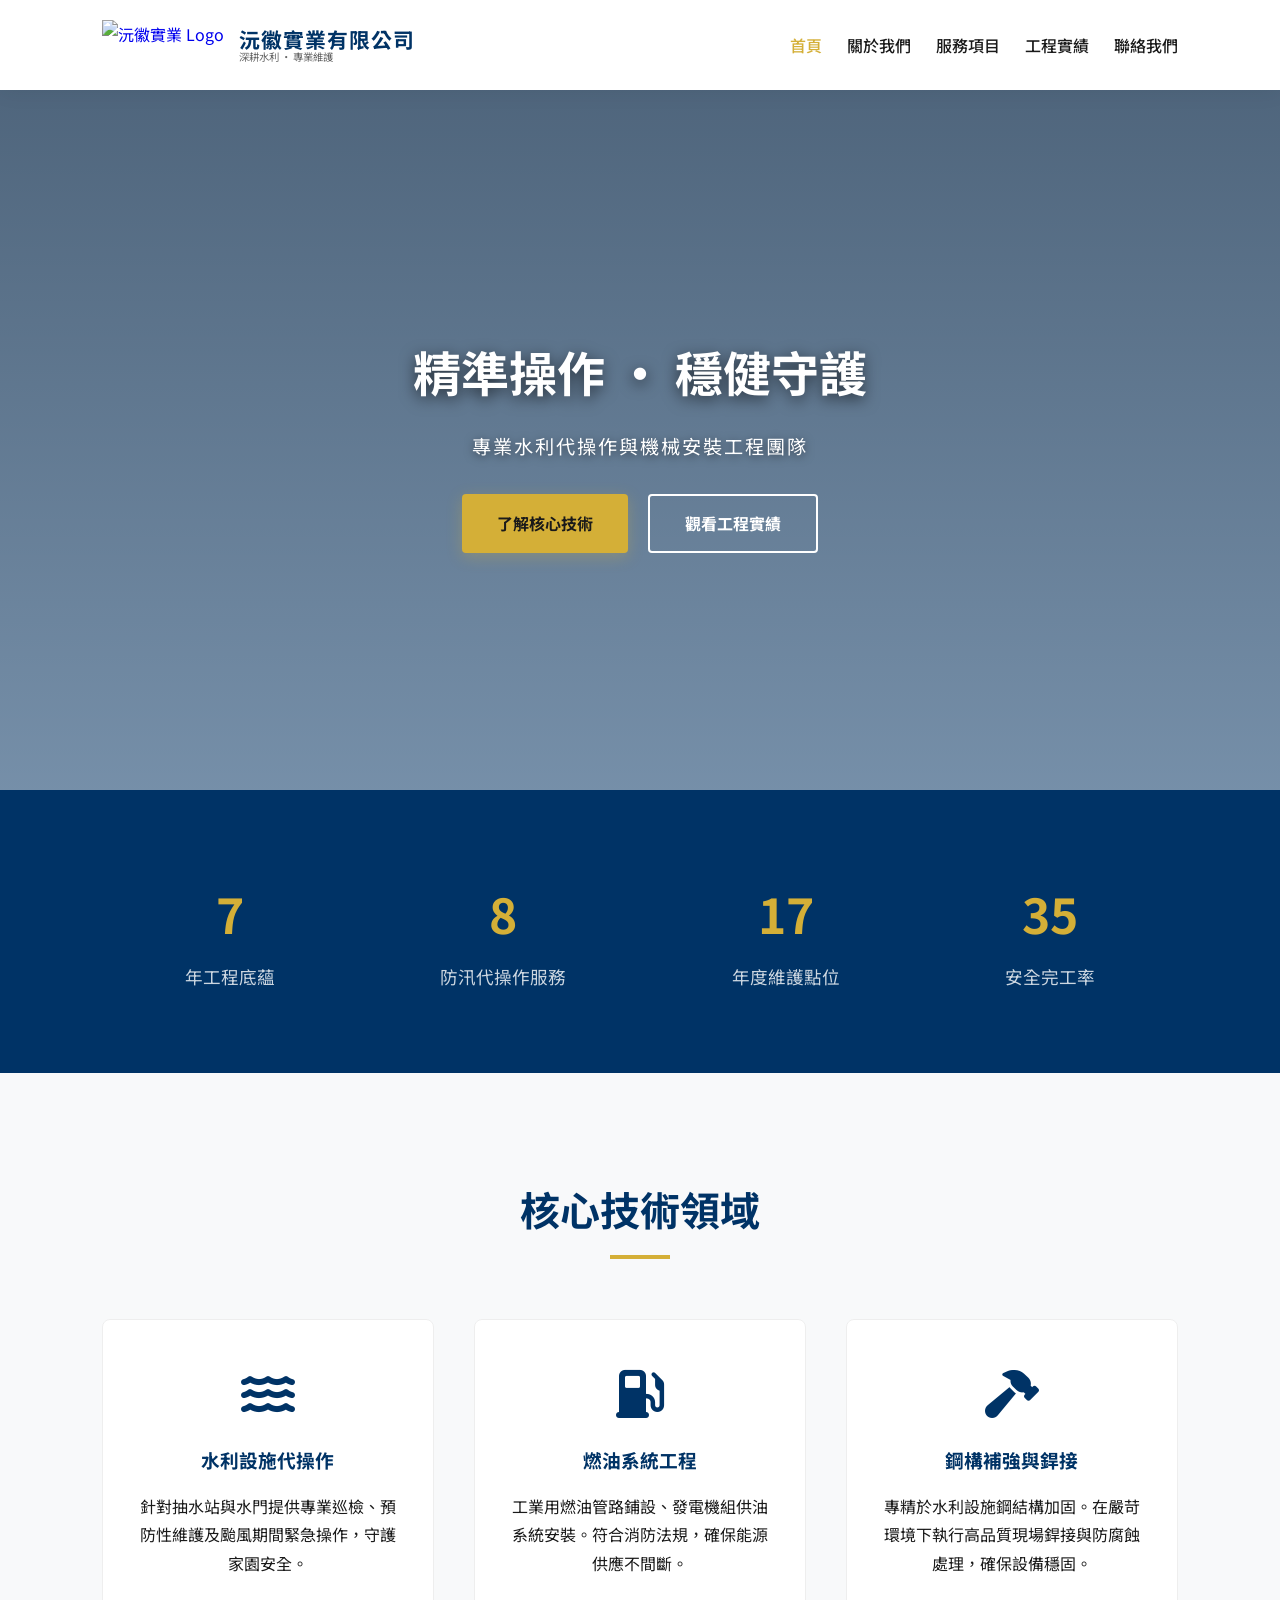
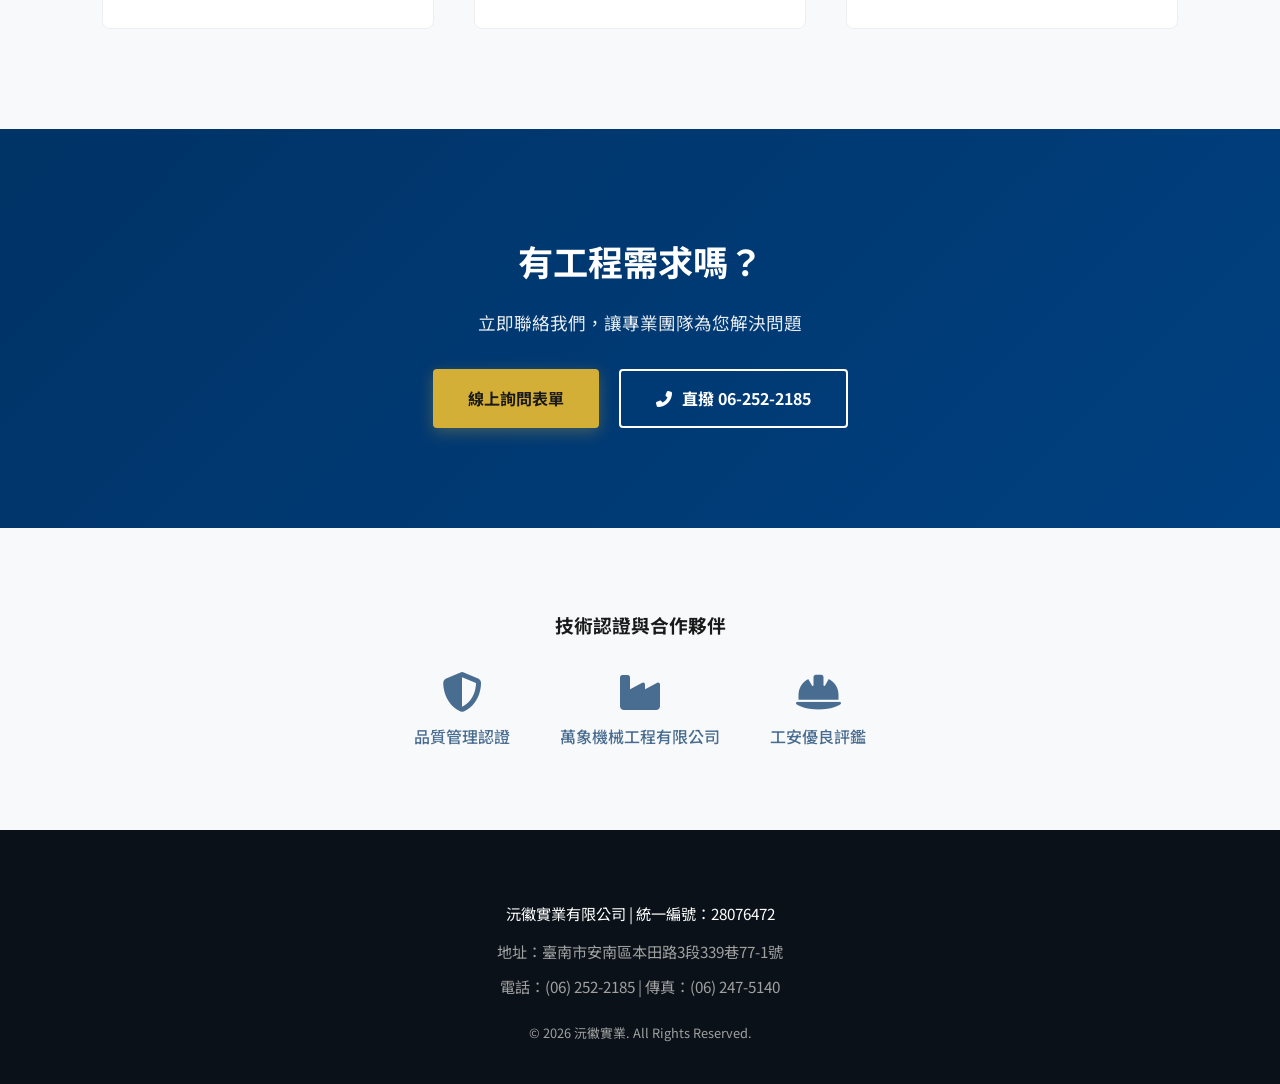
==== index.html @ 08f20ab5 "Add files via upload" ====
<!DOCTYPE html>
<html lang="zh-TW">
<head>
    <meta charset="UTF-8">
    <meta name="viewport" content="width=device-width, initial-scale=1.0">
    <title>沅徽實業有限公司 | 專業水利維護與燃油系統工程</title>
    <link href="https://fonts.googleapis.com/css2?family=Noto+Sans+TC:wght@300;500;700&display=swap" rel="stylesheet">
    <link rel="stylesheet" href="https://cdnjs.cloudflare.com/ajax/libs/font-awesome/6.4.0/css/all.min.css">
    
    <link rel="stylesheet" href="style.css">
    
    <style>
        /* 僅保留首頁元件排版樣式，視覺效果由 style.css 統一控制 */
        .stats { background: var(--primary); color: white; padding: 60px 8%; display: flex; justify-content: space-around; flex-wrap: wrap; }
        .stat-item { text-align: center; padding: 20px; }
        .stat-item h2 { font-size: 3rem; color: var(--accent); margin-bottom: 5px; }
        .stat-item p { font-size: 1.1rem; opacity: 0.8; }

        .section { padding: 100px 8%; }
        .section-header { text-align: center; margin-bottom: 60px; }
        .section-header h2 { font-size: 2.5rem; color: var(--primary); margin-bottom: 10px; }
        .bar { width: 60px; height: 4px; background: var(--accent); margin: 0 auto; }



        .partners { background: var(--gray); padding: 80px 8%; text-align: center; }
        .partner-logos { display: flex; justify-content: center; align-items: center; gap: 50px; flex-wrap: wrap; opacity: 0.7; margin-top: 30px; }
        .partner-logos span { text-align: center; font-weight: 500; color: var(--primary); }
        .partner-logos i { font-size: 2.5rem; margin-bottom: 10px; display: block; }
    </style>
</head>
<body>

    <nav>
<a href="index.html" class="logo">
    <img src="images/logo.png" alt="沅徽實業 Logo" class="logo-img">
    
    <div class="logo-text">
        <b>沅徽實業有限公司</b>
        <span>深耕水利 · 專業維護</span>
    </div>
</a>
        <ul class="nav-links">
            <li><a href="index.html" style="color:var(--accent)">首頁</a></li>
            <li><a href="about.html">關於我們</a></li>
            <li><a href="services.html">服務項目</a></li>
            <li><a href="projects.html">工程實績</a></li>
            <li><a href="contact.html">聯絡我們</a></li>
        </ul>
    </nav>

    <section class="hero">
        <div class="hero-content anim">
            <h1>精準操作 · 穩健守護</h1>
            <p>專業水利代操作與機械安裝工程團隊</p>
            <div class="hero-btns">
                <a href="#services" class="btn-primary">了解核心技術</a>
                <a href="projects.html" class="btn-outline">觀看工程實績</a>
            </div>
        </div>
    </section>

    <section class="stats">
        <div class="stat-item"><h2 class="count anim" data-to="20">0</h2><p>年工程底蘊</p></div>
        <div class="stat-item"><h2 class="count anim" data-to="24">0</h2><p>防汛代操作服務</p></div>
        <div class="stat-item"><h2 class="count anim" data-to="50">0</h2><p>年度維護點位</p></div>
        <div class="stat-item"><h2 class="count anim" data-to="100">0</h2><p>安全完工率</p></div>
    </section>

    <section id="services" class="section">
        <div class="section-header">
            <h2>核心技術領域</h2>
            <div class="bar"></div>
        </div>
        <div class="service-grid">
            <div class="service-card anim">
                <i class="fas fa-water"></i>
                <h3>水利設施代操作</h3>
                <p>針對抽水站與水門提供專業巡檢、預防性維護及颱風期間緊急操作，守護家園安全。</p>
            </div>
            <div class="service-card anim">
                <i class="fas fa-gas-pump"></i>
                <h3>燃油系統工程</h3>
                <p>工業用燃油管路鋪設、發電機組供油系統安裝。符合消防法規，確保能源供應不間斷。</p>
            </div>
            <div class="service-card anim">
                <i class="fas fa-hammer"></i>
                <h3>鋼構補強與銲接</h3>
                <p>專精於水利設施鋼結構加固。在嚴苛環境下執行高品質現場銲接與防腐蝕處理，確保設備穩固。</p>
            </div>
        </div>
    </section>

    <section class="section" style="background: linear-gradient(135deg, var(--primary), #004080); color: white; text-align: center;">
        <h2 style="color: white; margin-bottom: 15px; font-size: 2.2rem;">有工程需求嗎？</h2>
        <p style="font-size: 1.1rem; margin-bottom: 30px; opacity: 0.9;">立即聯絡我們，讓專業團隊為您解決問題</p>
        <div style="display: flex; justify-content: center; gap: 20px; flex-wrap: wrap;">
            <a href="contact.html" class="btn-primary">線上詢問表單</a>
            <a href="tel:062522185" class="btn-outline" style="display: inline-flex; align-items: center; gap: 10px;">
                <i class="fas fa-phone-alt"></i> 直撥 06-252-2185
            </a>
        </div>
    </section>

    <section class="partners">
        <h3>技術認證與合作夥伴</h3>
        <div class="partner-logos">
            <span><i class="fas fa-shield-alt"></i>品質管理認證</span>
            <span><i class="fas fa-industry"></i>萬象機械工程有限公司</span>
            <span><i class="fas fa-hard-hat"></i>工安優良評鑑</span>
        </div>
    </section>

    <footer>
        <p style="color:white; margin-bottom:10px;">沅徽實業有限公司 | 統一編號：28076472</p>
        <p>地址：臺南市安南區本田路3段339巷77-1號</p>
        <p>電話：(06) 252-2185 | 傳真：(06) 247-5140</p>
        <div style="margin-top:20px; font-size:0.8rem;">© 2026 沅徽實業. All Rights Reserved.</div>
    </footer>

    <script>
    document.addEventListener('DOMContentLoaded', ()=>{
        const io = new IntersectionObserver((entries)=>{
            entries.forEach(e=>{
                if(e.isIntersecting){
                    e.target.classList.add('in-view');
                    if(e.target.classList.contains('count') && !e.target.dataset.animated){
                        const to = parseInt(e.target.dataset.to||0,10);
                        const dur=1500; const t0=performance.now();
                        const step = (now)=>{
                            const p = Math.min(1,(now-t0)/dur);
                            e.target.textContent = Math.round(p*to);
                            if(p<1) requestAnimationFrame(step); else e.target.dataset.animated='1';
                        };
                        requestAnimationFrame(step);
                    }
                }
            });
        },{threshold:0.1});
        document.querySelectorAll('.anim, .count').forEach(el=> io.observe(el));
    });
    </script>
</body>
</html>
---- style.css ----
/* style.css - 沅徽實業 質感升級整合版 */

:root { 
    --primary: #003366; 
    --primary-light: #004d99;
    --accent: #d4af37; 
    --dark: #1a1a1a; 
    --light: #ffffff; 
    --gray: #f8f9fa; 
    --anim-ease: cubic-bezier(.2,.8,.2,1);
    --glass: rgba(255, 255, 255, 0.95);
}

* { margin: 0; padding: 0; box-sizing: border-box; font-family: 'Noto Sans TC', sans-serif; }
body { line-height: 1.8; color: var(--dark); background: var(--gray); overflow-x: hidden; }

/* --- 導覽列：毛玻璃高級質感 --- */
nav { 
    background: var(--glass); 
    backdrop-filter: blur(10px); 
    display: flex; 
    justify-content: space-between; 
    align-items: center; 
    padding: 0 8%; 
    height: 90px; 
    position: sticky; 
    top: 0; 
    z-index: 1000; 
    box-shadow: 0 4px 20px rgba(0,0,0,0.05); 
    width: 100%; 
}

/* --- Logo 區塊：確保絕對水平排列 --- */
.logo { 
    display: flex !important; 
    align-items: center !important; 
    text-decoration: none !important; 
    transition: transform 0.2s ease;
}

.logo:hover {
    transform: scale(1.02);
}

/* 這是新增的圖片樣式，取代原本的 .logo-box */
.logo-img { 
    height: 50px; /* 控制 Logo 圖片高度 */
    width: auto;  /* 維持圖片比例 */
    margin-right: 15px; /* 圖片與文字的間距 */
    flex-shrink: 0 !important;
    display: block !important;
}

/* 如果你還沒刪除 HTML 裡的 logo-box，可以先把它隱藏 */
.logo-box { 
    display: none !important; 
}

.logo-text {
    display: flex !important;
    flex-direction: column !important; 
    text-decoration: none !important;
}

.logo-text b { 
    font-size: 1.3rem !important; 
    color: var(--primary) !important; 
    letter-spacing: 1px !important;
    line-height: 1.2 !important;
    white-space: nowrap !important;
}

.logo-text span { 
    font-size: 0.65rem !important; 
    color: #666 !important; 
    display: block !important;
    line-height: 1 !important;
}
.nav-links { display: flex; list-style: none; align-items: center; height: 100%; }
.nav-links li { margin-left: 25px; position: relative; }

.nav-links a { 
    text-decoration: none; 
    color: var(--dark); 
    font-weight: 500; 
    transition: 0.3s;
    padding-bottom: 5px;
}

/* 新增底線動畫 */
.nav-links a::after {
    content: '';
    position: absolute;
    width: 0;
    height: 2px;
    bottom: 25px; /* 根據導覽列高度調整 */
    left: 0;
    background-color: var(--accent);
    transition: width 0.3s ease;
}

.nav-links a:hover::after {
    width: 100%;
}

/* --- 首頁大圖區專屬 --- */
.hero { 
    height: 700px !important; 
    position: relative;
    overflow: hidden;
    color: white !important; /* 強制首頁文字為白色 */
    text-align: center; 
    display: flex; 
    flex-direction: column; 
    justify-content: center; 
    align-items: center; 
    background: linear-gradient(rgba(0, 31, 63, 0.7), rgba(0, 51, 102, 0.5)), 
                url('images/hero-bg.jpg'); 
    background-size: cover;
    background-position: center;
    background-attachment: fixed; 
}

/* --- 其他分頁 Banner 專屬 --- */
.page-banner {
    height: 350px !important;
    position: relative;
    display: flex;
    flex-direction: column;
    justify-content: center;
    align-items: center;
    color: white !important; /* 強制分頁 Banner 文字為白色 */
    text-align: center;
    /* 這裡不要放 background，我們在各別 HTML 裡面放圖片 */
}

/* 強化 Banner 上的文字，避免被背景吃掉 */
.hero h1, .page-banner h1 {
    font-size: 3rem !important;
    font-weight: 700;
    margin-bottom: 15px;
    text-shadow: 0 4px 15px rgba(0,0,0,0.6) !important; /* 增加文字陰影，讓字浮出來 */
    z-index: 5;
}

.hero p, .page-banner p {
    font-size: 1.2rem;
    letter-spacing: 2px;
    text-shadow: 0 2px 10px rgba(0,0,0,0.5) !important;
    z-index: 5;
}

/* --- 首頁 Hero 專用按鈕樣式 --- */
.hero-btns {
    display: flex;
    gap: 20px;
    justify-content: center;
    margin-top: 30px;
}

.btn-primary {
    background: var(--accent);
    color: var(--dark);
    padding: 15px 35px;
    text-decoration: none;
    font-weight: bold;
    border-radius: 4px;
    transition: 0.4s;
    box-shadow: 0 4px 15px rgba(212, 175, 55, 0.3);
}

.btn-primary:hover {
    transform: translateY(-3px);
    box-shadow: 0 8px 25px rgba(212, 175, 55, 0.5);
    background: #e5c05b;
}

.btn-outline {
    border: 2px solid var(--light);
    color: var(--light);
    padding: 13px 35px;
    text-decoration: none;
    font-weight: bold;
    border-radius: 4px;
    transition: 0.4s;
}

.btn-outline:hover {
    background: var(--light);
    color: var(--primary);
}

/* --- 通用動畫 --- */
.anim { opacity: 0; transform: translateY(30px); transition: all 0.8s var(--anim-ease); will-change: opacity, transform; }
.anim.in-view { opacity: 1; transform: translateY(0); }

/* --- 專案實績修正 (解決空白規則集報錯) --- */
.meta-item div { 
    flex: 1; 
    min-width: 0; 
}

/* --- 頁尾：深邃質感 --- */
footer { 
    background: #0a1118; 
    color: #a0a0a0; 
    padding: 70px 8% 40px; 
    text-align: center; 
    font-size: 0.95rem;
}
footer p { margin-bottom: 8px; }
/* --- 服務卡片與網格系統 --- */
.service-grid { 
    display: grid; 
    grid-template-columns: repeat(auto-fit, minmax(300px, 1fr)); 
    gap: 40px; 
}

.service-card { 
    background: #fff;
    border: 1px solid #eee; 
    padding: 50px 30px; 
    border-radius: 8px; 
    transition: all 0.4s cubic-bezier(.2,.8,.2,1); 
    position: relative; 
    text-align: center;
}

/* 懸停效果：向上浮起並增加陰影 */
.service-card:hover { 
    border-color: var(--primary); 
    box-shadow: 0 20px 40px rgba(0, 51, 102, 0.12); 
    transform: translateY(-12px); 
}

.service-card i { 
    font-size: 3rem; 
    color: var(--primary); 
    margin-bottom: 25px; 
    transition: 0.3s;
}

/* 懸停時圖示變色並放大 */
.service-card:hover i {
    transform: scale(1.1);
    color: var(--accent);
}

.service-card h3 {
    margin-bottom: 15px;
    color: var(--primary);
}
/* 修正 sticky 導覽列與 Banner 的間距 */
.filter-buttons {
    top: 90px; /* 對齊 nav 的高度 */
    background: white;
    padding: 30px 8%;
    border-bottom: 1px solid #eee;
}
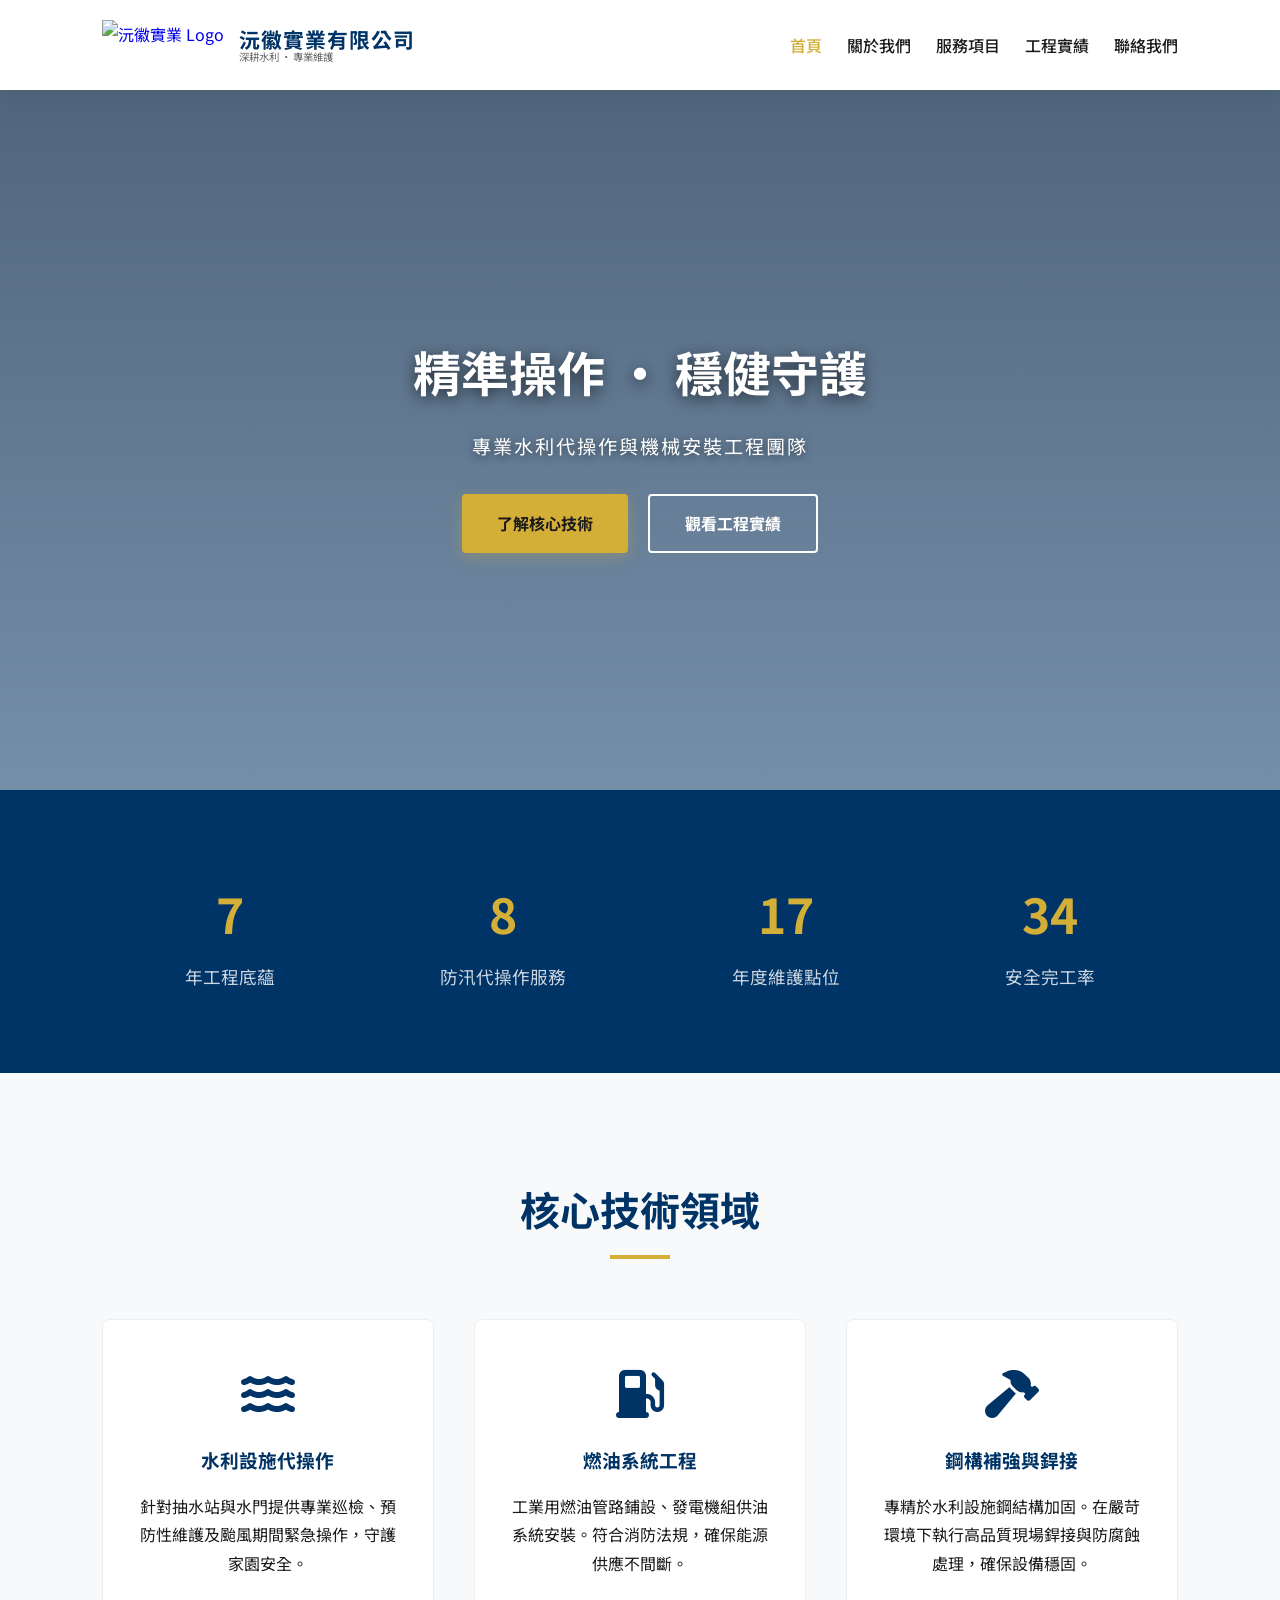
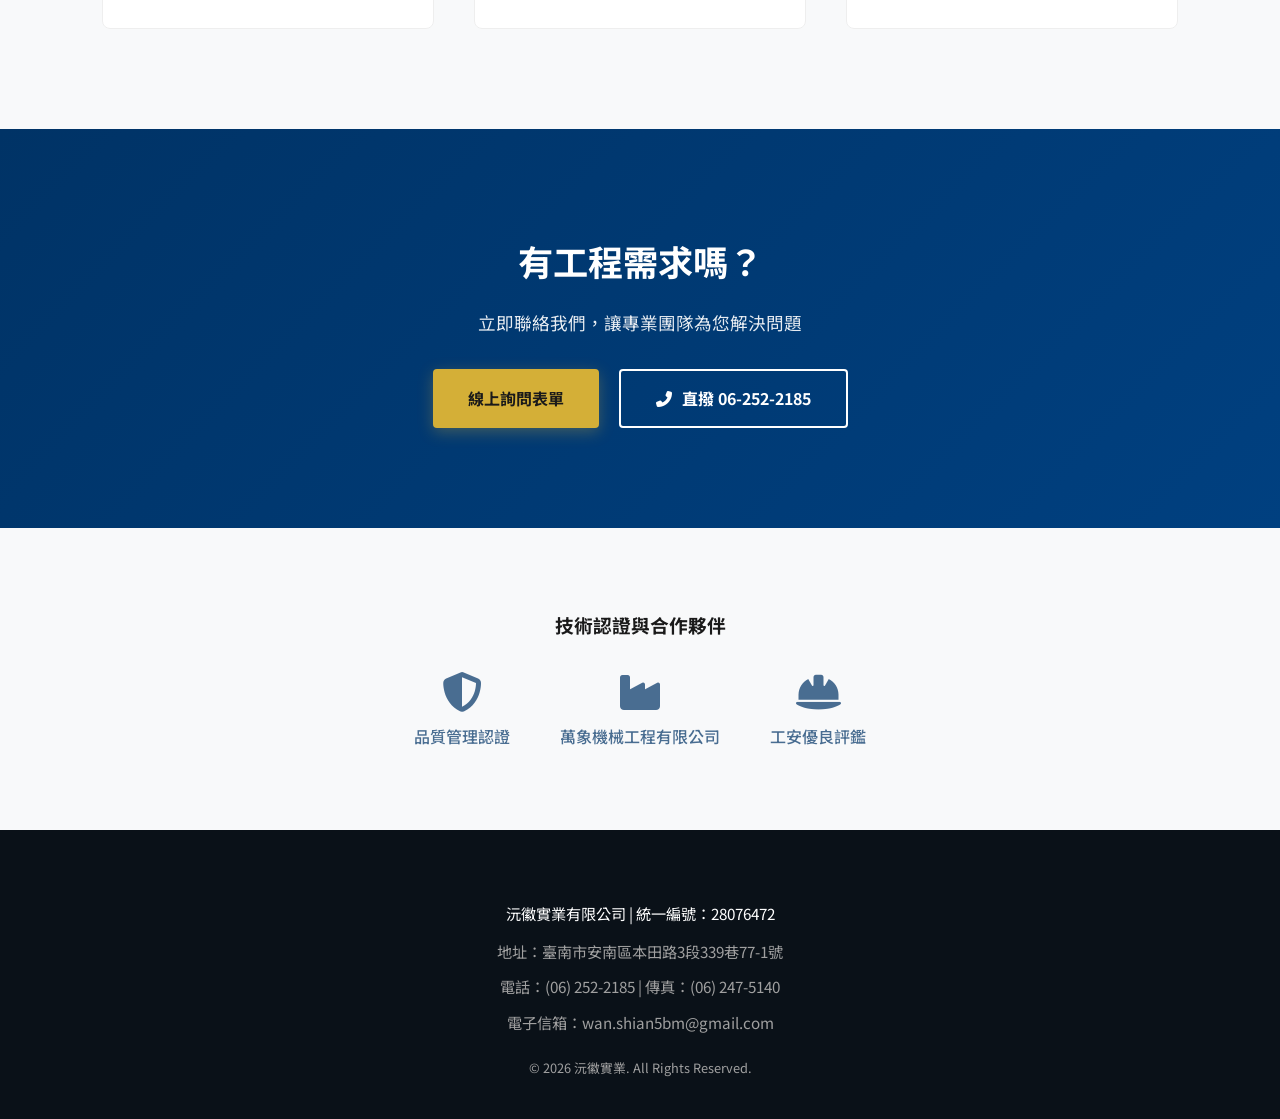
==== commit 9343408a: "Update index.html" ====
--- a/index.html
+++ b/index.html
@@ -6,9 +6,8 @@
     <title>沅徽實業有限公司 | 專業水利維護與燃油系統工程</title>
     <link href="https://fonts.googleapis.com/css2?family=Noto+Sans+TC:wght@300;500;700&display=swap" rel="stylesheet">
     <link rel="stylesheet" href="https://cdnjs.cloudflare.com/ajax/libs/font-awesome/6.4.0/css/all.min.css">
-    
     <link rel="stylesheet" href="style.css">
-    
+    <link rel="icon" href="images/logo.png" type="image/png">
     <style>
         /* 僅保留首頁元件排版樣式，視覺效果由 style.css 統一控制 */
         .stats { background: var(--primary); color: white; padding: 60px 8%; display: flex; justify-content: space-around; flex-wrap: wrap; }
@@ -32,7 +31,7 @@
 <body>
 
     <nav>
-<a href="index.html" class="logo">
+<a href="./" class="logo">
     <img src="images/logo.png" alt="沅徽實業 Logo" class="logo-img">
     
     <div class="logo-text">
@@ -41,7 +40,7 @@
     </div>
 </a>
         <ul class="nav-links">
-            <li><a href="index.html" style="color:var(--accent)">首頁</a></li>
+            <li><a href="./" style="color:var(--accent)">首頁</a></li>
             <li><a href="about.html">關於我們</a></li>
             <li><a href="services.html">服務項目</a></li>
             <li><a href="projects.html">工程實績</a></li>
@@ -115,6 +114,7 @@
         <p style="color:white; margin-bottom:10px;">沅徽實業有限公司 | 統一編號：28076472</p>
         <p>地址：臺南市安南區本田路3段339巷77-1號</p>
         <p>電話：(06) 252-2185 | 傳真：(06) 247-5140</p>
+        <p>電子信箱：wan.shian5bm@gmail.com</p>
         <div style="margin-top:20px; font-size:0.8rem;">© 2026 沅徽實業. All Rights Reserved.</div>
     </footer>
 
@@ -141,4 +141,7 @@
     });
     </script>
 </body>
-</html>+
+</html>
+
+
--- a/style.css
+++ b/style.css
@@ -250,10 +250,65 @@
     margin-bottom: 15px;
     color: var(--primary);
 }
-/* 修正 sticky 導覽列與 Banner 的間距 */
+/* --- 1. 修正原本的篩選按鈕區塊 (確保括號正確) --- */
 .filter-buttons {
-    top: 90px; /* 對齊 nav 的高度 */
+    top: 90px; 
     background: white;
     padding: 30px 8%;
     border-bottom: 1px solid #eee;
-}+}
+
+/* --- 2. 徹底解決手機版頁首過寬的問題 --- */
+@media (max-width: 768px) {
+    /* 強制禁止橫向捲軸 */
+    html, body {
+        overflow-x: hidden;
+        width: 100%;
+    }
+
+    /* 頁首改為垂直排列，避免 Logo 與選單擠在同一行 */
+    nav {
+        flex-direction: column !important;
+        height: auto !important; /* 讓高度隨內容增長 */
+        padding: 15px 0 !important; /* 縮減左右內邊距 */
+        justify-content: center;
+    }
+
+    /* 縮小 Logo 尺寸 */
+    .logo {
+        margin-bottom: 10px;
+    }
+    .logo-img {
+        height: 35px !important;
+        margin-right: 8px !important;
+    }
+    .logo-text b {
+        font-size: 1.1rem !important;
+    }
+
+    /* 選單改為橫向自動換行，並置中 */
+    .nav-links {
+        margin: 0 !important;
+        padding: 0 10px;
+        display: flex;
+        flex-wrap: wrap; /* 重要：讓按鈕太多時自動換行 */
+        justify-content: center;
+        gap: 10px;
+    }
+
+    .nav-links li {
+        margin: 5px !important; /* 縮減按鈕間距 */
+    }
+
+    .nav-links a {
+        font-size: 0.85rem !important;
+        padding: 5px 8px;
+    }
+
+    /* 修正 Banner 文字過大的問題 */
+    .hero h1, .page-banner h1 {
+        font-size: 1.8rem !important;
+        width: 90%;
+        margin: 0 auto 10px;
+    }
+}
